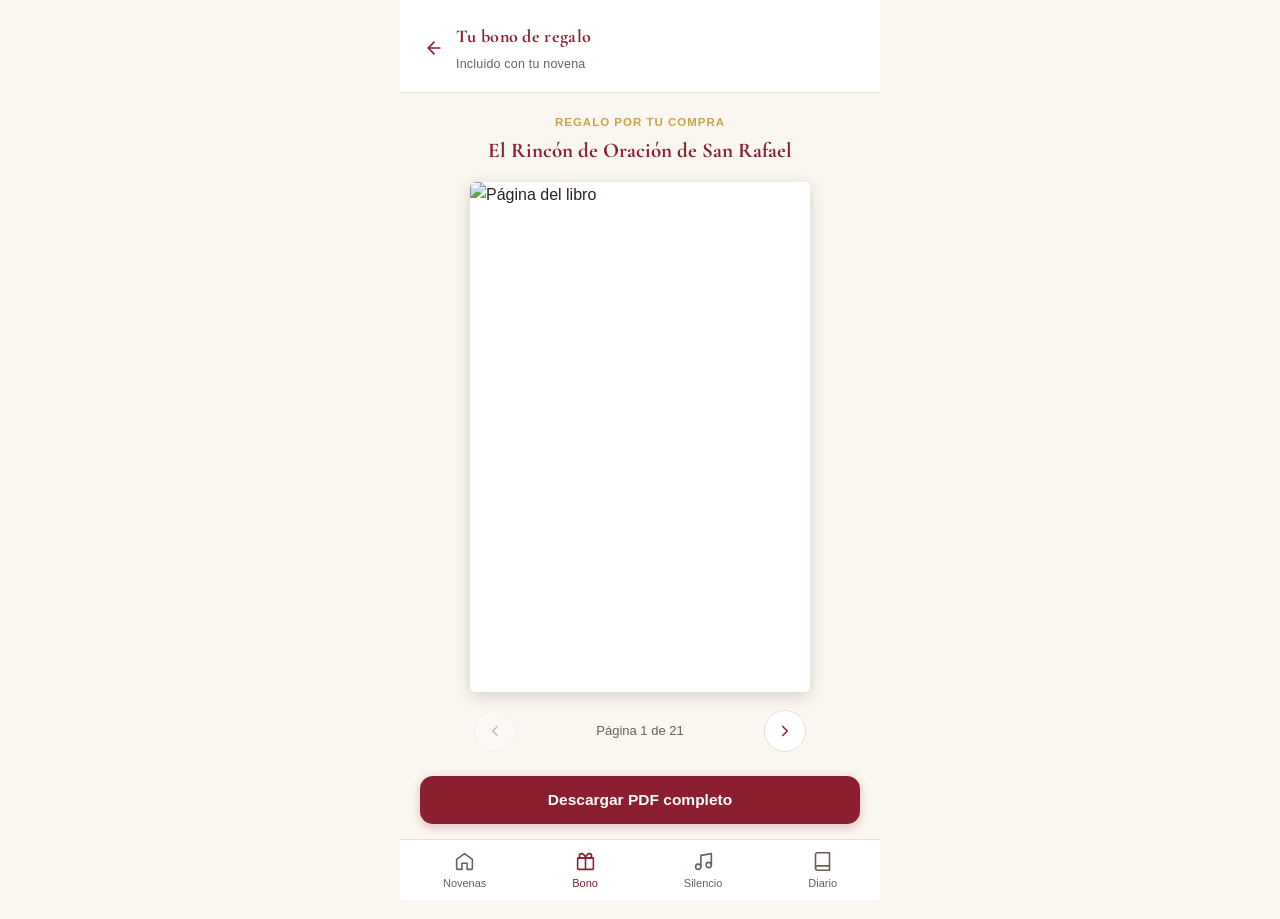
==== bono.html @ 19db112b "Update bono.html" ====
<!DOCTYPE html>
<html lang="es">
<head>
<meta charset="UTF-8">
<meta name="viewport" content="width=device-width, initial-scale=1.0">
<title>Tu bono — Sanación Divina</title>
<link rel="preconnect" href="https://fonts.googleapis.com">
<link href="https://fonts.googleapis.com/css2?family=Cormorant+Garamond:wght@600;700&display=swap" rel="stylesheet">
<link rel="stylesheet" href="css/estilos.css">
</head>
<body>

<div class="contenedor">

  <div class="encabezado" style="display:flex;align-items:center;gap:12px;text-align:left;padding-top:22px;padding-bottom:18px;">
    <a href="index.html" style="color:var(--vino);text-decoration:none;display:flex;">
      <svg width="20" height="20" viewBox="0 0 24 24" fill="none" stroke="currentColor" stroke-width="2" stroke-linecap="round" stroke-linejoin="round"><path d="M19 12H5M12 19l-7-7 7-7"/></svg>
    </a>
    <div>
      <div class="marca" style="font-size:18px;">Tu bono de regalo</div>
      <div class="subtitulo">Incluido con tu novena</div>
    </div>
  </div>

  <div style="padding:20px 20px 0;text-align:center;">
    <div style="font-size:11.5px;font-weight:700;color:var(--dorado);text-transform:uppercase;letter-spacing:1px;margin-bottom:6px;">Regalo por tu compra</div>
    <div style="font-family:var(--font-titulo);font-size:21px;font-weight:700;color:var(--vino);line-height:1.3;margin-bottom:18px;">El Rincón de Oración de San Rafael</div>
  </div>

  <div class="visor-libro" id="visorLibro">
    <div class="pagina-libro actual" id="paginaActual">
      <img id="imagenActual" src="" alt="Página del libro">
    </div>
    <div class="pagina-libro detras" id="paginaSiguiente" style="display:none;">
      <img id="imagenSiguiente" src="" alt="Página siguiente">
    </div>
    <div id="avisoBloqueoLibro" style="display:none;position:absolute;inset:0;z-index:10;align-items:center;justify-content:center;flex-direction:column;text-align:center;padding:24px;">
      <div style="background:rgba(250,246,240,0.94);border-radius:14px;padding:22px 18px;max-width:260px;">
        <svg width="28" height="28" viewBox="0 0 24 24" fill="none" stroke="currentColor" stroke-width="2" stroke-linecap="round" stroke-linejoin="round" style="color:var(--dorado);margin-bottom:10px;"><rect x="3" y="11" width="18" height="11" rx="2"/><path d="M7 11V7a5 5 0 0 1 10 0v4"/></svg>
        <div style="font-family:var(--font-titulo);font-size:17px;font-weight:700;color:var(--vino);margin-bottom:8px;">Continúa leyendo</div>
        <div style="font-size:13px;color:var(--texto-suave);margin-bottom:16px;line-height:1.5;">Desbloquea el libro completo al comenzar tu novena a San Rafael Arcángel.</div>
        <button class="boton-comprar" style="font-size:14px;padding:11px 20px;" onclick="window.location.href='novena.html'">Comenzar mi novena</button>
      </div>
    </div>
  </div>

  <div class="controles-visor" style="max-width:340px;margin:18px auto 0;">
    <button class="boton-pagina" id="botonAnterior" onclick="paginaAnterior()" aria-label="Página anterior">
      <svg width="18" height="18" viewBox="0 0 24 24" fill="none" stroke="currentColor" stroke-width="2" stroke-linecap="round" stroke-linejoin="round"><path d="M15 18l-6-6 6-6"/></svg>
    </button>
    <span class="indicador-pagina" id="indicadorPagina">Página 1 de 21</span>
    <button class="boton-pagina" id="botonSiguiente" onclick="paginaSiguiente()" aria-label="Página siguiente">
      <svg width="18" height="18" viewBox="0 0 24 24" fill="none" stroke="currentColor" stroke-width="2" stroke-linecap="round" stroke-linejoin="round"><path d="M9 18l6-6-6-6"/></svg>
    </button>
  </div>

  <div style="padding:24px 20px 0;">
    <button class="boton-comprar" style="width:100%;" id="botonDescargarPdf" onclick="manejarDescarga()">
      Descargar PDF completo
    </button>
    <div class="nota-garantia" style="margin-top:14px;">
      <svg width="13" height="13" viewBox="0 0 24 24" fill="none" stroke="currentColor" stroke-width="2" stroke-linecap="round" stroke-linejoin="round" style="color:var(--dorado)"><rect x="3" y="8" width="18" height="13" rx="1"/><path d="M3 8h18M12 8v13M7.5 8a2.5 2.5 0 1 1 0-5C9 3 12 5 12 8c0-3 3-5 4.5-5a2.5 2.5 0 1 1 0 5"/></svg>
      21 páginas · tuyo para siempre
    </div>
  </div>

  <div class="nav-inferior">
    <button class="nav-item" onclick="window.location.href='index.html'">
      <svg viewBox="0 0 24 24" fill="none" stroke="currentColor" stroke-width="1.8" stroke-linecap="round" stroke-linejoin="round"><path d="M3 9.5L12 3l9 6.5V20a1 1 0 0 1-1 1h-5v-7H9v7H4a1 1 0 0 1-1-1z"/></svg>
      <span>Novenas</span>
    </button>
    <button class="nav-item activo">
      <svg viewBox="0 0 24 24" fill="none" stroke="currentColor" stroke-width="1.8" stroke-linecap="round" stroke-linejoin="round"><rect x="3" y="8" width="18" height="13" rx="1"/><path d="M3 8h18M12 8v13M7.5 8a2.5 2.5 0 1 1 0-5C9 3 12 5 12 8c0-3 3-5 4.5-5a2.5 2.5 0 1 1 0 5"/></svg>
      <span>Bono</span>
    </button>
    <button class="nav-item" onclick="window.location.href='silencio.html'">
      <svg viewBox="0 0 24 24" fill="none" stroke="currentColor" stroke-width="1.8" stroke-linecap="round" stroke-linejoin="round"><path d="M9 18V5l12-2v13"/><circle cx="6" cy="18" r="3"/><circle cx="18" cy="16" r="3"/></svg>
      <span>Silencio</span>
    </button>
    <button class="nav-item" onclick="window.location.href='diario.html'">
      <svg viewBox="0 0 24 24" fill="none" stroke="currentColor" stroke-width="1.8" stroke-linecap="round" stroke-linejoin="round"><path d="M4 19.5A2.5 2.5 0 0 1 6.5 17H20"/><path d="M6.5 2H20v20H6.5A2.5 2.5 0 0 1 4 19.5v-15A2.5 2.5 0 0 1 6.5 2z"/></svg>
      <span>Diario</span>
    </button>
  </div>

</div>

<script>
const URL_BASE_LIBRO = 'https://pub-17b6dd695eac400e81cbb5a5047191fe.r2.dev';
const TOTAL_PAGINAS = 21;
const PAGINA_LIMITE_GRATIS = 4;
const URL_SONIDO_PAGINA = `${URL_BASE_LIBRO}/pagina-sonido.mp3`;

function esComprador() {
  return !!localStorage.getItem('sd_session');
}

let paginaActual = 1;
let animando = false;
const sonidoPagina = new Audio(URL_SONIDO_PAGINA);

function urlPagina(numero) {
  return `${URL_BASE_LIBRO}/libro-pagina-${numero}.jpg`;
}

function precargarPagina(numero) {
  if (numero < 1 || numero > TOTAL_PAGINAS) return;
  const img = new Image();
  img.src = urlPagina(numero);
}

function inicializarVisor() {
  document.getElementById('imagenActual').src = urlPagina(paginaActual);
  actualizarControles();
  precargarPagina(paginaActual + 1);
  precargarPagina(paginaActual - 1);
}

function actualizarControles() {
  document.getElementById('indicadorPagina').textContent = `Página ${paginaActual} de ${TOTAL_PAGINAS}`;
  document.getElementById('botonAnterior').disabled = paginaActual <= 1;
  document.getElementById('botonSiguiente').disabled = paginaActual >= TOTAL_PAGINAS;
  aplicarBloqueoSiCorresponde();
}

function aplicarBloqueoSiCorresponde() {
  const aviso = document.getElementById('avisoBloqueoLibro');
  const bloqueada = !esComprador() && paginaActual > PAGINA_LIMITE_GRATIS;
  const imagenActual = document.getElementById('imagenActual');

  imagenActual.style.filter = bloqueada ? 'blur(14px)' : 'none';
  aviso.style.display = bloqueada ? 'flex' : 'none';
}

function reproducirSonidoPagina() {
  try {
    sonidoPagina.currentTime = 0;
    sonidoPagina.play().catch(() => {});
  } catch (e) {}
}

function cargarImagen(url) {
  return new Promise((resolve) => {
    const img = new Image();
    img.onload = () => resolve(url);
    img.onerror = () => resolve(url);
    img.src = url;
  });
}

async function cambiarPagina(numeroNuevo, direccion) {
  if (animando || numeroNuevo < 1 || numeroNuevo > TOTAL_PAGINAS) return;
  animando = true;

  const paginaActualEl = document.getElementById('paginaActual');
  const paginaSiguienteEl = document.getElementById('paginaSiguiente');
  const imagenSiguiente = document.getElementById('imagenSiguiente');

  const urlNueva = urlPagina(numeroNuevo);

  // Esperamos a que la imagen esté completamente decodificada en memoria
  // antes de mostrarla, para que nunca aparezca un parpadeo en blanco
  // mientras el navegador todavía está descargando o pintando el archivo.
  await cargarImagen(urlNueva);

  reproducirSonidoPagina();

  imagenSiguiente.src = urlNueva;
  paginaSiguienteEl.style.display = 'block';
  paginaSiguienteEl.classList.remove('detras');
  paginaSiguienteEl.style.zIndex = '2';
  paginaActualEl.style.zIndex = '5';
  paginaActualEl.style.transition = 'transform 0.6s cubic-bezier(0.45, 0.05, 0.55, 0.95)';

  requestAnimationFrame(() => {
    paginaActualEl.classList.add('girando-adelante');
  });

  setTimeout(() => {
    paginaActual = numeroNuevo;

    paginaActualEl.style.transition = 'none';
    document.getElementById('imagenActual').src = urlNueva;
    paginaActualEl.classList.remove('girando-adelante');
    paginaActualEl.style.zIndex = '3';
    paginaSiguienteEl.style.display = 'none';

    void paginaActualEl.offsetHeight;
    paginaActualEl.style.transition = '';

    actualizarControles();
    precargarPagina(paginaActual + (direccion === 'siguiente' ? 1 : -1));
    animando = false;
  }, 620);
}

function paginaSiguiente() {
  cambiarPagina(paginaActual + 1, 'siguiente');
}

function paginaAnterior() {
  cambiarPagina(paginaActual - 1, 'anterior');
}

let inicioToqueX = 0;
document.getElementById('visorLibro').addEventListener('touchstart', (e) => {
  inicioToqueX = e.touches[0].clientX;
});
document.getElementById('visorLibro').addEventListener('touchend', (e) => {
  const finToqueX = e.changedTouches[0].clientX;
  const diferencia = finToqueX - inicioToqueX;
  if (Math.abs(diferencia) > 40) {
    if (diferencia < 0) paginaSiguiente();
    else paginaAnterior();
  }
});

function manejarDescarga() {
  if (esComprador()) {
    window.open('https://pub-17b6dd695eac400e81cbb5a5047191fe.r2.dev/guia-conexion-oracion.pdf', '_blank');
  } else {
    window.location.href = 'novena.html';
  }
}

inicializarVisor();
</script>

</body>
</html>
---- css/estilos.css ----
/* css/estilos.css — Sanación Divina (Novenas) */

:root {
  --crema: #FAF6F0;
  --crema-card: #FFFFFF;
  --vino: #8B1E2F;
  --vino-oscuro: #6B1422;
  --vino-claro: #F3E2E5;
  --dorado: #C9A24B;
  --dorado-claro: #F6EEDB;
  --texto: #2A2220;
  --texto-suave: #6B5F58;
  --borde: #E8DFD3;
  --candado: #B4AAA0;

  --font-titulo: 'Cormorant Garamond', Georgia, serif;
  --font-cuerpo: -apple-system, 'Segoe UI', sans-serif;
}

* {
  margin: 0;
  padding: 0;
  box-sizing: border-box;
}

body {
  background: var(--crema);
  color: var(--texto);
  font-family: var(--font-cuerpo);
  line-height: 1.6;
  -webkit-font-smoothing: antialiased;
}

.contenedor {
  max-width: 480px;
  margin: 0 auto;
  min-height: 100vh;
  background: var(--crema);
  position: relative;
}

/* ---------- Encabezado ---------- */
.encabezado {
  padding: 30px 24px 22px;
  text-align: center;
  border-bottom: 1px solid var(--borde);
  background: var(--crema-card);
}

.encabezado .marca {
  font-family: var(--font-titulo);
  font-size: 23px;
  font-weight: 700;
  color: var(--vino);
  letter-spacing: 0.3px;
}

.encabezado .subtitulo {
  font-size: 12.5px;
  color: var(--texto-suave);
  margin-top: 3px;
  letter-spacing: 0.2px;
}

.encabezado .linea-decorativa {
  width: 36px;
  height: 2px;
  background: var(--dorado);
  margin: 10px auto 0;
  border-radius: 2px;
}

/* ---------- Grid de santos ---------- */
.grid-santos {
  display: grid;
  grid-template-columns: repeat(2, 1fr);
  gap: 14px;
  padding: 20px;
}

.tarjeta-santo {
  background: var(--crema-card);
  border: 1px solid var(--borde);
  border-radius: 16px;
  padding: 20px 14px 16px;
  text-align: center;
  position: relative;
  cursor: pointer;
  transition: border-color 0.2s ease, transform 0.15s ease, box-shadow 0.2s ease;
  box-shadow: 0 1px 2px rgba(42, 34, 32, 0.04);
}

.tarjeta-santo:active {
  transform: scale(0.97);
}

.tarjeta-santo.activo {
  border-color: var(--vino);
  box-shadow: 0 2px 8px rgba(139, 30, 47, 0.12);
}

.tarjeta-santo.proximamente {
  opacity: 0.7;
  cursor: default;
}

.tarjeta-santo .icono-santo {
  width: 58px;
  height: 58px;
  border-radius: 50%;
  background: var(--vino-claro);
  margin: 0 auto 12px;
  display: flex;
  align-items: center;
  justify-content: center;
}

.tarjeta-santo .icono-santo svg {
  width: 26px;
  height: 26px;
  color: var(--vino);
}

.tarjeta-santo.proximamente .icono-santo {
  background: var(--dorado-claro);
}

.tarjeta-santo.proximamente .icono-santo svg {
  color: var(--dorado);
}

.tarjeta-santo .nombre-santo {
  font-family: var(--font-titulo);
  font-size: 16px;
  font-weight: 600;
  color: var(--texto);
  line-height: 1.25;
}

.tarjeta-santo .etiqueta-estado {
  margin-top: 7px;
  font-size: 11px;
  color: var(--texto-suave);
}

.tarjeta-santo.proximamente .etiqueta-estado {
  display: inline-flex;
  align-items: center;
  gap: 4px;
  background: var(--dorado-claro);
  color: #8A6B1F;
  padding: 4px 11px;
  border-radius: 20px;
  font-weight: 600;
  margin-top: 9px;
}

.tarjeta-santo.proximamente .etiqueta-estado svg {
  width: 10px;
  height: 10px;
}

/* ---------- Navegación inferior ---------- */
.nav-inferior {
  position: sticky;
  bottom: 0;
  display: flex;
  justify-content: space-around;
  background: var(--crema-card);
  border-top: 1px solid var(--borde);
  padding: 11px 0 calc(11px + env(safe-area-inset-bottom));
}

.nav-item {
  display: flex;
  flex-direction: column;
  align-items: center;
  gap: 5px;
  font-size: 11px;
  color: var(--texto-suave);
  background: none;
  border: none;
  cursor: pointer;
  font-family: var(--font-cuerpo);
}

.nav-item svg {
  width: 21px;
  height: 21px;
}

.nav-item.activo {
  color: var(--vino);
}

/* ---------- Calendario de 9 días (rosario visual) ---------- */
.cabecera-novena {
  padding: 24px 24px 8px;
}

.cabecera-novena .titulo-novena {
  font-family: var(--font-titulo);
  font-size: 24px;
  font-weight: 600;
  color: var(--vino);
}

.cabecera-novena .descripcion-novena {
  font-size: 13px;
  color: var(--texto-suave);
  margin-top: 4px;
}

.rosario-dias {
  display: flex;
  gap: 11px;
  padding: 18px 20px 26px;
  overflow-x: auto;
  scrollbar-width: none;
}

.rosario-dias::-webkit-scrollbar {
  display: none;
}

.cuenta-dia {
  flex: 0 0 auto;
  width: 54px;
  height: 54px;
  border-radius: 50%;
  display: flex;
  align-items: center;
  justify-content: center;
  font-family: var(--font-titulo);
  font-size: 18px;
  font-weight: 600;
  position: relative;
  border: 2px solid var(--borde);
  color: var(--candado);
  background: var(--crema-card);
  cursor: pointer;
  transition: transform 0.12s ease;
}

.cuenta-dia:active {
  transform: scale(0.92);
}

.cuenta-dia.completado {
  background: var(--dorado);
  border-color: var(--dorado);
  color: #fff;
  box-shadow: 0 2px 6px rgba(201, 162, 75, 0.35);
}

.cuenta-dia.completado svg {
  width: 18px;
  height: 18px;
}

.cuenta-dia.disponible {
  border-color: var(--vino);
  color: var(--vino);
  background: #fff;
  box-shadow: 0 2px 6px rgba(139, 30, 47, 0.15);
}

.cuenta-dia.bloqueado {
  color: var(--candado);
}

.cuenta-dia.bloqueado svg {
  width: 15px;
  height: 15px;
  color: var(--candado);
}

/* ---------- Tarjeta del día activo ---------- */
.tarjeta-dia {
  margin: 0 20px 24px;
  background: var(--crema-card);
  border: 1px solid var(--borde);
  border-radius: 20px;
  padding: 26px 22px;
  box-shadow: 0 2px 10px rgba(42, 34, 32, 0.05);
}

.tarjeta-dia .numero-dia {
  font-size: 11.5px;
  font-weight: 700;
  color: var(--dorado);
  text-transform: uppercase;
  letter-spacing: 1.2px;
}

.tarjeta-dia .titulo-dia {
  font-family: var(--font-titulo);
  font-size: 22px;
  font-weight: 600;
  margin: 5px 0 18px;
  color: var(--texto);
  line-height: 1.25;
}

.tarjeta-dia .texto-dia {
  font-size: 15.5px;
  color: var(--texto);
  white-space: pre-wrap;
  line-height: 1.75;
}

.tarjeta-dia .texto-dia p {
  margin-bottom: 15px;
}

.descripcion-dia {
  font-size: 15px;
  color: var(--texto-suave);
  line-height: 1.6;
  font-style: italic;
  padding: 2px 0 4px;
}

.bloque-instrucciones {
  background: var(--dorado-claro);
  border-radius: 14px;
  padding: 16px 18px 14px;
  margin-top: 16px;
}

.titulo-instrucciones {
  font-size: 11.5px;
  font-weight: 700;
  color: #8A6B1F;
  text-transform: uppercase;
  letter-spacing: 1px;
  margin-bottom: 10px;
}

.lista-instrucciones {
  margin: 0;
  padding-left: 20px;
  display: flex;
  flex-direction: column;
  gap: 8px;
}

.lista-instrucciones li {
  font-size: 14px;
  color: var(--texto);
  line-height: 1.5;
}

.lista-instrucciones li::marker {
  color: var(--dorado);
  font-weight: 700;
}

/* ---------- Reproductor de audio ---------- */
.reproductor {
  background: linear-gradient(180deg, #ffffff 0%, var(--vino-claro) 100%);
  border: 1px solid #E8C9CD;
  border-radius: 18px;
  padding: 18px 18px 14px;
  margin-bottom: 20px;
  box-shadow: 0 1px 2px rgba(139, 30, 47, 0.06);
}

.reproductor.bloqueado {
  background: linear-gradient(180deg, #ffffff 0%, var(--dorado-claro) 100%);
  border-color: #EAD9AE;
}

.fila-reproductor {
  display: flex;
  align-items: center;
  gap: 14px;
}

.boton-play {
  width: 48px;
  height: 48px;
  border-radius: 50%;
  background: var(--vino);
  color: #fff;
  border: none;
  display: flex;
  align-items: center;
  justify-content: center;
  cursor: pointer;
  flex-shrink: 0;
  transition: transform 0.12s ease, background 0.15s ease;
  box-shadow: 0 2px 6px rgba(139, 30, 47, 0.28);
}

.boton-play:active {
  transform: scale(0.94);
}

.boton-play svg {
  width: 18px;
  height: 18px;
}

.reproductor.bloqueado .boton-play {
  background: var(--dorado);
  box-shadow: 0 2px 6px rgba(201, 162, 75, 0.32);
}

.info-reproductor {
  flex: 1;
  min-width: 0;
}

.info-reproductor .titulo-audio {
  font-size: 13.5px;
  font-weight: 600;
  color: var(--texto);
  display: flex;
  align-items: center;
  gap: 6px;
}

.info-reproductor .titulo-audio svg {
  width: 13px;
  height: 13px;
  color: var(--vino);
  flex-shrink: 0;
}

.reproductor.bloqueado .info-reproductor .titulo-audio svg {
  color: var(--dorado);
}

.info-reproductor .estado-audio {
  font-size: 12px;
  color: var(--texto-suave);
  margin-top: 1px;
}

.barra-progreso-audio {
  position: relative;
  height: 4px;
  background: rgba(139, 30, 47, 0.12);
  border-radius: 4px;
  margin-top: 14px;
  cursor: pointer;
}

.reproductor.bloqueado .barra-progreso-audio {
  background: rgba(201, 162, 75, 0.18);
}

.barra-progreso-audio .relleno-progreso {
  position: absolute;
  left: 0;
  top: 0;
  height: 100%;
  width: 0%;
  background: var(--vino);
  border-radius: 4px;
  transition: width 0.1s linear;
}

.reproductor.bloqueado .relleno-progreso {
  background: var(--dorado);
}

.barra-progreso-audio .perilla-progreso {
  position: absolute;
  top: 50%;
  width: 11px;
  height: 11px;
  border-radius: 50%;
  background: var(--vino);
  transform: translate(-50%, -50%);
  left: 0%;
  box-shadow: 0 1px 3px rgba(0,0,0,0.25);
}

.reproductor.bloqueado .perilla-progreso {
  background: var(--dorado);
}

.fila-tiempos {
  display: flex;
  justify-content: space-between;
  margin-top: 6px;
  font-size: 11px;
  color: var(--texto-suave);
  font-variant-numeric: tabular-nums;
}

.onda-audio {
  display: flex;
  align-items: center;
  gap: 2px;
  height: 22px;
  margin-top: 2px;
}

.onda-audio span {
  width: 2.5px;
  background: var(--vino);
  opacity: 0.35;
  border-radius: 2px;
}

.reproductor.bloqueado .onda-audio span {
  background: var(--dorado);
}

/* ---------- Fila de acciones (leer / guardar / compartir) ---------- */
.fila-acciones {
  display: grid;
  grid-template-columns: repeat(3, 1fr);
  gap: 10px;
  margin: 18px 0 20px;
}

.boton-accion {
  display: flex;
  flex-direction: column;
  align-items: center;
  gap: 6px;
  background: var(--crema);
  border: 1px solid var(--borde);
  border-radius: 14px;
  padding: 12px 8px;
  cursor: pointer;
  font-size: 12.5px;
  color: var(--texto-suave);
  font-weight: 600;
  transition: border-color 0.15s ease, background 0.15s ease, transform 0.1s ease;
}

.boton-accion:active {
  transform: scale(0.95);
}

.boton-accion svg {
  width: 19px;
  height: 19px;
  color: var(--vino);
}

.boton-accion.activo {
  background: var(--vino-claro);
  border-color: var(--vino);
  color: var(--vino-oscuro);
}

/* ---------- Pantalla de lectura limpia ---------- */
.pantalla-lectura {
  padding: 8px 24px 40px;
}

.pantalla-lectura .numero-dia-lectura {
  font-size: 11.5px;
  font-weight: 700;
  color: var(--dorado);
  text-transform: uppercase;
  letter-spacing: 1.2px;
  text-align: center;
}

.pantalla-lectura .titulo-lectura {
  font-family: var(--font-titulo);
  font-size: 26px;
  font-weight: 700;
  color: var(--vino);
  text-align: center;
  margin: 8px 0 30px;
  line-height: 1.3;
}

.pantalla-lectura .cuerpo-lectura {
  font-size: 17px;
  line-height: 1.95;
  color: var(--texto);
}

.pantalla-lectura .cuerpo-lectura p {
  margin-bottom: 20px;
}
.aviso-bloqueo {
  text-align: center;
  padding: 28px 16px 8px;
}

.aviso-bloqueo .icono-candado {
  width: 44px;
  height: 44px;
  border-radius: 50%;
  background: var(--dorado-claro);
  display: flex;
  align-items: center;
  justify-content: center;
  margin: 0 auto 16px;
}

.aviso-bloqueo .icono-candado svg {
  width: 20px;
  height: 20px;
  color: var(--dorado);
}

.aviso-bloqueo .mensaje-bloqueo {
  font-size: 14.5px;
  color: var(--texto-suave);
  margin-bottom: 22px;
  line-height: 1.6;
}

.boton-comprar {
  display: inline-flex;
  align-items: center;
  justify-content: center;
  gap: 8px;
  background: var(--vino);
  color: #fff;
  font-weight: 600;
  font-size: 15.5px;
  padding: 15px 32px;
  border-radius: 13px;
  border: none;
  cursor: pointer;
  text-decoration: none;
  width: 100%;
  box-shadow: 0 3px 10px rgba(139, 30, 47, 0.25);
  transition: transform 0.12s ease;
}

.boton-comprar:active {
  background: var(--vino-oscuro);
  transform: scale(0.98);
}

.precio-destacado {
  font-family: var(--font-titulo);
  font-size: 32px;
  color: var(--vino);
  font-weight: 700;
  margin-bottom: 6px;
}

.nota-garantia {
  display: flex;
  align-items: center;
  justify-content: center;
  gap: 6px;
  margin-top: 14px;
  font-size: 12px;
  color: var(--texto-suave);
}

.nota-garantia svg {
  width: 13px;
  height: 13px;
  color: var(--dorado);
}

/* ---------- Login ---------- */
.pantalla-login {
  display: flex;
  flex-direction: column;
  justify-content: center;
  min-height: 100vh;
  padding: 32px 28px;
}

.pantalla-login .marca-login {
  text-align: center;
  margin-bottom: 36px;
}

.pantalla-login .marca-login .nombre {
  font-family: var(--font-titulo);
  font-size: 28px;
  color: var(--vino);
  font-weight: 600;
}

.campo-formulario {
  margin-bottom: 16px;
}

.campo-formulario label {
  display: block;
  font-size: 13px;
  color: var(--texto-suave);
  margin-bottom: 6px;
}

.campo-formulario input {
  width: 100%;
  padding: 14px 16px;
  border: 1px solid var(--borde);
  border-radius: 10px;
  font-size: 15px;
  background: var(--crema-card);
  color: var(--texto);
}

.campo-formulario input:focus {
  outline: none;
  border-color: var(--vino);
}

.boton-primario {
  width: 100%;
  background: var(--vino);
  color: #fff;
  font-weight: 600;
  font-size: 15px;
  padding: 15px;
  border-radius: 10px;
  border: none;
  cursor: pointer;
  margin-top: 8px;
}

.mensaje-error {
  background: #FCEBEB;
  color: #791F1F;
  font-size: 13px;
  padding: 10px 14px;
  border-radius: 8px;
  margin-bottom: 16px;
  display: none;
}

.mensaje-error.visible {
  display: block;
}

/* ---------- Visor de libro (efecto de pasar página) ---------- */
.visor-libro {
  position: relative;
  width: 100%;
  max-width: 340px;
  margin: 0 auto;
  aspect-ratio: 2 / 3;
  perspective: 1800px;
  overflow: visible;
}

.marco-pagina {
  position: absolute;
  inset: 0;
  overflow: hidden;
  border-radius: 6px;
}

.pagina-libro {
  position: absolute;
  inset: 0;
  border-radius: 6px;
  box-shadow: 0 4px 16px rgba(42, 34, 32, 0.18);
  overflow: hidden;
  background: var(--crema-card);
  backface-visibility: hidden;
  transform-style: preserve-3d;
  transform-origin: left center;
  transition: transform 0.6s cubic-bezier(0.45, 0.05, 0.55, 0.95);
}

.pagina-libro img {
  position: absolute;
  inset: 0;
  width: 100% !important;
  height: 100% !important;
  object-fit: contain;
  background: #fff;
  display: block;
  pointer-events: none;
}

.pagina-libro.girando-adelante {
  transform: rotateY(-160deg);
  z-index: 5;
}

.pagina-libro.detras {
  z-index: 1;
}

.pagina-libro.actual {
  z-index: 3;
}

.controles-visor {
  display: flex;
  align-items: center;
  justify-content: space-between;
  margin-top: 18px;
  padding: 0 4px;
}

.boton-pagina {
  width: 42px;
  height: 42px;
  border-radius: 50%;
  background: var(--crema-card);
  border: 1px solid var(--borde);
  color: var(--vino);
  display: flex;
  align-items: center;
  justify-content: center;
  cursor: pointer;
  transition: transform 0.1s ease, opacity 0.2s ease;
}

.boton-pagina:active {
  transform: scale(0.9);
}

.boton-pagina:disabled {
  opacity: 0.3;
  cursor: default;
}

.indicador-pagina {
  font-size: 13px;
  color: var(--texto-suave);
  font-variant-numeric: tabular-nums;
}
/* ---------- Próximamente (notif) ---------- */
.modal-proximamente {
  position: fixed;
  inset: 0;
  background: rgba(42, 34, 32, 0.5);
  display: none;
  align-items: center;
  justify-content: center;
  padding: 24px;
  z-index: 100;
}

.modal-proximamente.visible {
  display: flex;
}

.modal-proximamente .contenido-modal {
  background: var(--crema-card);
  border-radius: 16px;
  padding: 28px 24px;
  max-width: 360px;
  text-align: center;
}

.modal-proximamente .contenido-modal h3 {
  font-family: var(--font-titulo);
  font-size: 19px;
  color: var(--vino);
  margin-bottom: 8px;
}

.modal-proximamente .contenido-modal p {
  font-size: 14px;
  color: var(--texto-suave);
  margin-bottom: 18px;
}

/* ---------- Modal de lectura (scrollable, pantalla completa) ---------- */
.modal-lectura {
  position: fixed;
  inset: 0;
  background: var(--crema);
  display: none;
  z-index: 200;
  overflow-y: auto;
  -webkit-overflow-scrolling: touch;
}

.modal-lectura.visible {
  display: block;
}

.modal-lectura .barra-superior-lectura {
  position: sticky;
  top: 0;
  display: flex;
  justify-content: flex-end;
  padding: 16px 20px;
  background: var(--crema);
  z-index: 1;
}

.modal-lectura .boton-cerrar-lectura {
  background: var(--crema-card);
  border: 1px solid var(--borde);
  border-radius: 50%;
  width: 38px;
  height: 38px;
  color: var(--texto);
  cursor: pointer;
  display: flex;
  align-items: center;
  justify-content: center;
}
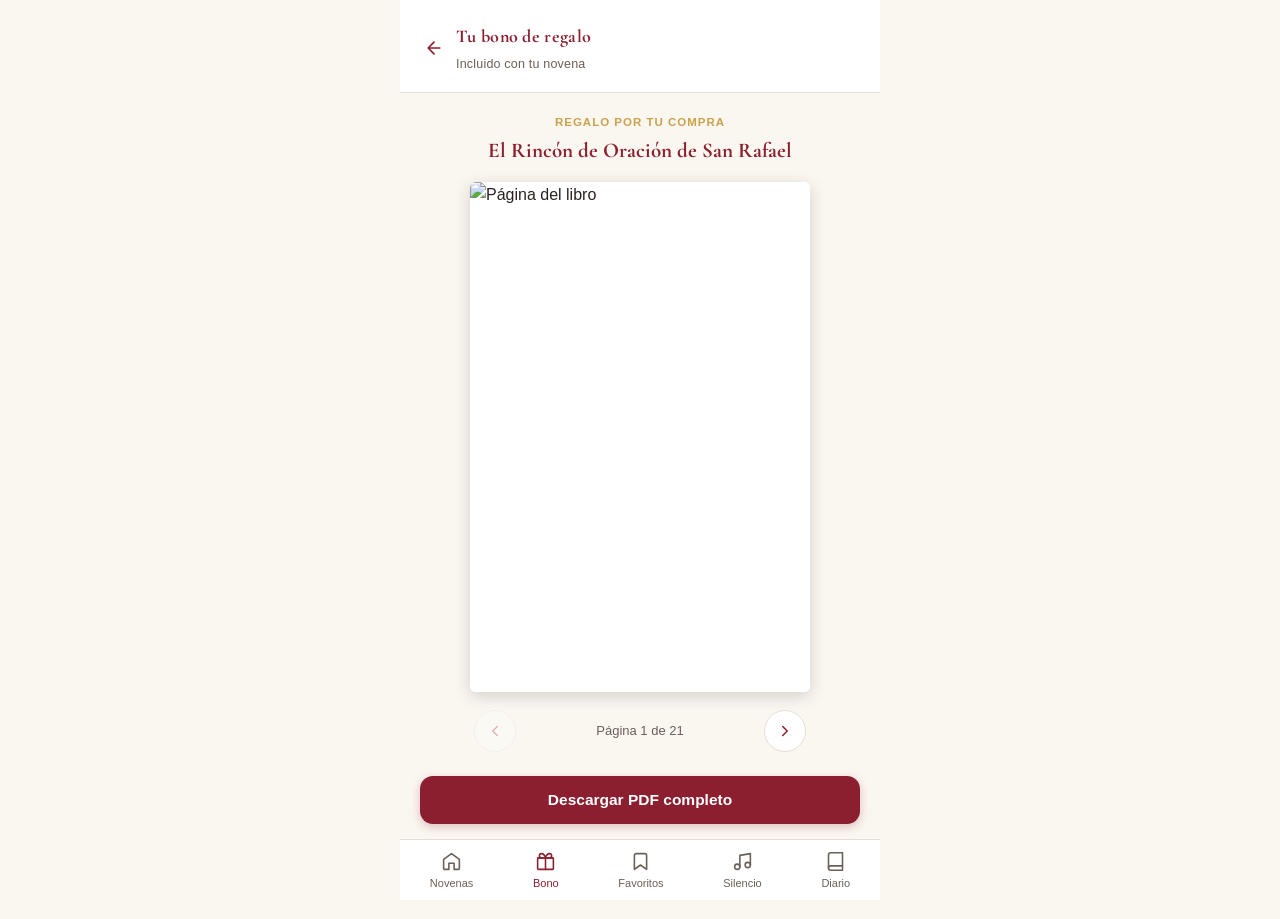
==== commit 0ecb85b7: "Update bono.html" ====
--- a/bono.html
+++ b/bono.html
@@ -16,10 +16,11 @@
     <a href="index.html" style="color:var(--vino);text-decoration:none;display:flex;">
       <svg width="20" height="20" viewBox="0 0 24 24" fill="none" stroke="currentColor" stroke-width="2" stroke-linecap="round" stroke-linejoin="round"><path d="M19 12H5M12 19l-7-7 7-7"/></svg>
     </a>
-    <div>
+    <div style="flex:1;">
       <div class="marca" style="font-size:18px;">Tu bono de regalo</div>
       <div class="subtitulo">Incluido con tu novena</div>
     </div>
+    <div id="contenedorBotonPerfil"></div>
   </div>
 
   <div style="padding:20px 20px 0;text-align:center;">
@@ -72,6 +73,10 @@
     <button class="nav-item activo">
       <svg viewBox="0 0 24 24" fill="none" stroke="currentColor" stroke-width="1.8" stroke-linecap="round" stroke-linejoin="round"><rect x="3" y="8" width="18" height="13" rx="1"/><path d="M3 8h18M12 8v13M7.5 8a2.5 2.5 0 1 1 0-5C9 3 12 5 12 8c0-3 3-5 4.5-5a2.5 2.5 0 1 1 0 5"/></svg>
       <span>Bono</span>
+    </button>
+    <button class="nav-item" onclick="window.location.href='favoritos.html'">
+      <svg viewBox="0 0 24 24" fill="none" stroke="currentColor" stroke-width="1.8" stroke-linecap="round" stroke-linejoin="round"><path d="M19 21l-7-5-7 5V5a2 2 0 0 1 2-2h10a2 2 0 0 1 2 2z"/></svg>
+      <span>Favoritos</span>
     </button>
     <button class="nav-item" onclick="window.location.href='silencio.html'">
       <svg viewBox="0 0 24 24" fill="none" stroke="currentColor" stroke-width="1.8" stroke-linecap="round" stroke-linejoin="round"><path d="M9 18V5l12-2v13"/><circle cx="6" cy="18" r="3"/><circle cx="18" cy="16" r="3"/></svg>
@@ -226,5 +231,10 @@
 inicializarVisor();
 </script>
 
+<script src="js/perfil.js"></script>
+<script>
+document.getElementById('contenedorBotonPerfil').innerHTML = htmlBotonPerfil();
+inyectarPerfilEnPagina();
+</script>
 </body>
 </html>
--- a/css/estilos.css
+++ b/css/estilos.css
@@ -825,6 +825,57 @@
   color: var(--texto-suave);
   font-variant-numeric: tabular-nums;
 }
+/* ---------- Ícono y modal de perfil ---------- */
+.boton-perfil {
+  width: 36px;
+  height: 36px;
+  border-radius: 50%;
+  background: var(--vino-claro);
+  color: var(--vino);
+  border: none;
+  display: flex;
+  align-items: center;
+  justify-content: center;
+  cursor: pointer;
+  flex-shrink: 0;
+}
+
+.modal-perfil {
+  position: fixed;
+  inset: 0;
+  background: rgba(42, 34, 32, 0.5);
+  display: none;
+  align-items: flex-end;
+  justify-content: center;
+  z-index: 300;
+}
+
+.modal-perfil.visible {
+  display: flex;
+}
+
+.modal-perfil .hoja-perfil {
+  background: var(--crema-card);
+  border-radius: 20px 20px 0 0;
+  padding: 24px 22px 28px;
+  width: 100%;
+  max-width: 480px;
+}
+
+.modal-perfil .avatar-perfil {
+  width: 56px;
+  height: 56px;
+  border-radius: 50%;
+  background: var(--vino-claro);
+  color: var(--vino);
+  display: flex;
+  align-items: center;
+  justify-content: center;
+  font-family: var(--font-titulo);
+  font-size: 22px;
+  font-weight: 700;
+  margin: 0 auto 14px;
+}
 /* ---------- Próximamente (notif) ---------- */
 .modal-proximamente {
   position: fixed;
